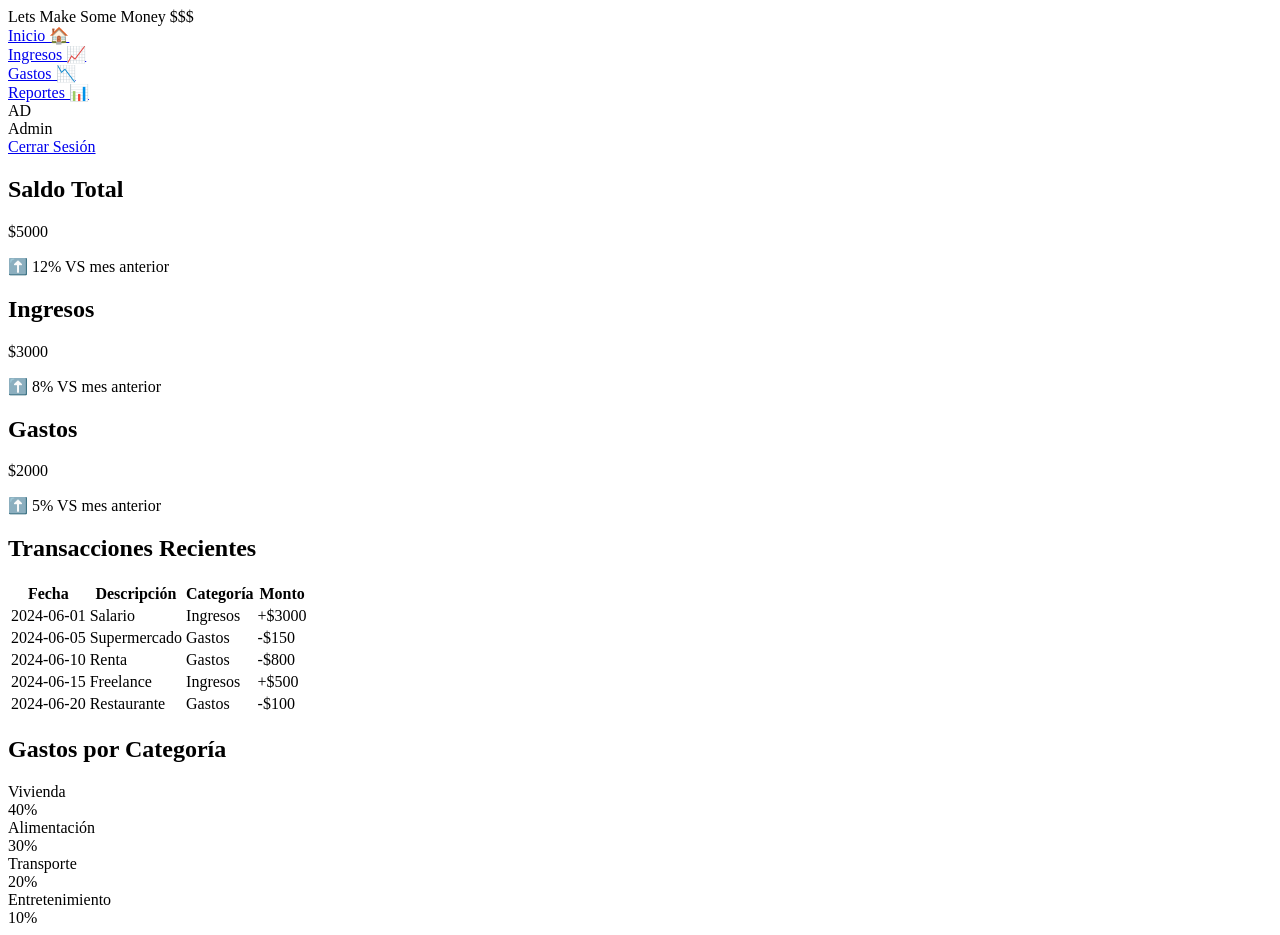
==== Punto3/Index.html @ b9834564 "Punto 3 Index estructura creado" ====
<!DOCTYPE html>
<html lang="en">
<head>
    <meta charset="UTF-8">
    <meta name="viewport" content="width=device-width, initial-scale=1.0">
    <link rel="stylesheet" href="indexstyle.css">
    <title>The Money App</title>
</head>
<body>
    <header></header>
    <main>
        <aside>
            <div id="Aside-Header">Lets Make Some Money <span>$$$</span></div>
            </div>
            <div id="Aside-Body">
                <div class="Aside-Option"><a href="#">Inicio 🏠</a></div>
                <div class="Aside-Option"><a href="#">Ingresos 📈</a></div>
                <div class="Aside-Option"><a href="#">Gastos 📉</a></div>
                <div class="Aside-Option"><a href="#">Reportes 📊</a></div>
            </div>
            <div id="Account-Info">
                <div class="Account Foto"> AD </div>
                <div class="Account Nombre">Admin</div>
                <div class="Back-To-Login"><a href="Login.html">Cerrar Sesión</a></div>
            </div>
        </aside>
        <section id="Information-Section">
            <div id="Information-Header">

            </div>
            <div id="Information-Body">
                <div class="Cards">
                    <div class="Saldo-Total">
                        <h2>Saldo Total</h2>
                        <p>$5000</p>
                        <p class="Verde">⬆️ 12%  <span>VS mes anterior</span></p>

                    </div>
                    <div class="Ingresos">
                        <h2>Ingresos</h2>
                        <p>$3000</p>
                        <p class="Verde"> ⬆️ 8%  <span>VS mes anterior</span></p>
                    </div>
                    <div class="Gastos">
                        <h2>Gastos</h2>
                        <p>$2000</p>
                        <p class="Rojo">⬆️ 5%  <span>VS mes anterior</span></p>
                    </div>

                </div>
                <div id="Information">
                    <div id="Transacciones">
                          <h1>Transacciones Recientes</h1>
                          <table>
                              <tr>
                                  <th>Fecha</th>
                                  <th>Descripción</th>
                                  <th>Categoría</th>
                                  <th>Monto</th>
                              </tr>
                              <tr>
                                  <td>2024-06-01</td>
                                  <td>Salario</td>
                                  <td>Ingresos</td>
                                  <td class="Verde">+$3000</td>
                              </tr>
                              <tr>
                                  <td>2024-06-05</td>
                                  <td>Supermercado</td>
                                  <td>Gastos</td>
                                  <td class="Rojo">-$150</td>
                              </tr>
                              <tr>
                                  <td>2024-06-10</td>
                                  <td>Renta</td>
                                  <td>Gastos</td>
                                  <td class="Rojo">-$800</td>
                              </tr>
                              <tr>
                                  <td>2024-06-15</td>
                                  <td>Freelance</td>
                                  <td>Ingresos</td>
                                  <td class="Verde">+$500</td>
                              </tr>
                              <tr>
                                  <td>2024-06-20</td>
                                  <td>Restaurante</td>
                                  <td>Gastos</td>
                                  <td class="Rojo">-$100</td>
                                </tr>
                            </table>
                    
                    </div>   
                    <div id="Gastos por Categoria"> 
                        <h1>Gastos por Categoría</h1>
                        <div class="Gasto">
                            <div class="Gasto-Info">
                            <div class="Circulo" style="background-color: red;"></div>
                            Vivienda
                            </div>
                            <div class="Porcentaje">
                                40%
                                <div class="Barra-Fondo" style="width: 40%; background-color: red;"></div>
                            </div>
                        </div>
                        <div class="Gasto">
                            <div class="Gasto-Info">
                            <div class="Circulo" style="background-color: orange;"></div>
                            Alimentación
                            </div>
                            <div class="Porcentaje">
                                30%
                                <div class="Barra-Fondo" style="width: 30%; background-color: orange;"></div>
                            </div>
                        </div>
                        <div class="Gasto">
                            <div class="Gasto-Info">
                            <div class="Circulo" style="background-color: yellow;"></div>
                            Transporte
                            </div>
                            <div class="Porcentaje">
                                20%
                                <div class="Barra-Fondo" style="width: 20%; background-color: yellow;"></div>
                            </div>
                        </div>
                        <div class="Gasto">
                            <div class="Gasto-Info">
                            <div class="Circulo" style="background-color: green;"></div>
                            Entretenimiento
                            </div>
                            <div class="Porcentaje">
                                10%
                                <div class="Barra-Fondo" style="width: 10%; background-color: green;"></div>
                            </div>
                        </div>
                    </div>

                </div>
            </div>
            
        </section>
    </main>
</body>
</html>
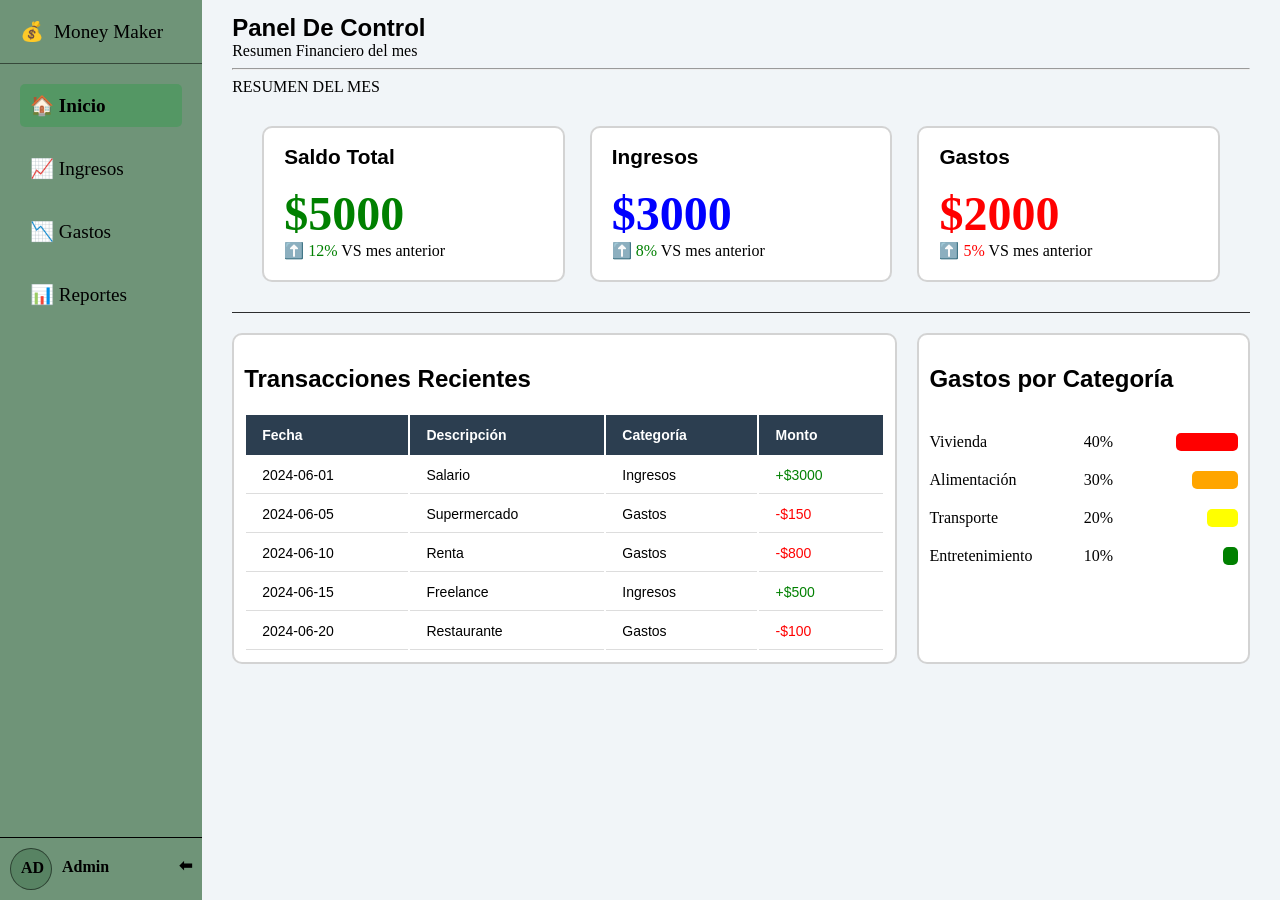
==== commit 02872fdf: "Punto 3 Terminando , Pendiente espera sobre añadir seccion de ingresos" ====
--- a/Punto3/Index.html
+++ b/Punto3/Index.html
@@ -7,48 +7,50 @@
     <title>The Money App</title>
 </head>
 <body>
-    <header></header>
     <main>
         <aside>
-            <div id="Aside-Header">Lets Make Some Money <span>$$$</span></div>
+            <div id="Aside-Header"> <span>💰</span> Money Maker</div>
             </div>
             <div id="Aside-Body">
-                <div class="Aside-Option"><a href="#">Inicio 🏠</a></div>
-                <div class="Aside-Option"><a href="#">Ingresos 📈</a></div>
-                <div class="Aside-Option"><a href="#">Gastos 📉</a></div>
-                <div class="Aside-Option"><a href="#">Reportes 📊</a></div>
+                <div class="Aside-Option Activo"><a href="#">🏠 Inicio</a></div>
+                <div class="Aside-Option"><a href="#">📈 Ingresos</a></div>
+                <div class="Aside-Option"><a href="#">📉 Gastos</a></div>
+                <div class="Aside-Option"><a href="#">📊 Reportes</a></div>
             </div>
             <div id="Account-Info">
                 <div class="Account Foto"> AD </div>
                 <div class="Account Nombre">Admin</div>
-                <div class="Back-To-Login"><a href="Login.html">Cerrar Sesión</a></div>
+                <a class="Back-To-Login"href="Login.html">⬅</a>
             </div>
         </aside>
         <section id="Information-Section">
             <div id="Information-Header">
-
+                <h1>Panel De Control</h1>
+                <p>Resumen Financiero del mes</p>
+                <hr>
+                <p class="Titulo">RESUMEN DEL MES</p>
             </div>
             <div id="Information-Body">
                 <div class="Cards">
-                    <div class="Saldo-Total">
+                    <div class="Saldo-Total Carta">
                         <h2>Saldo Total</h2>
-                        <p>$5000</p>
-                        <p class="Verde">⬆️ 12%  <span>VS mes anterior</span></p>
+                        <p class="Monto Verde">$5000</p>
+                        <span class="Verde">⬆️ 12% </span> <span>VS mes anterior</span>
 
                     </div>
-                    <div class="Ingresos">
+                    <div class="Ingresos Carta">
                         <h2>Ingresos</h2>
-                        <p>$3000</p>
-                        <p class="Verde"> ⬆️ 8%  <span>VS mes anterior</span></p>
+                        <p class="Monto Azul">$3000</p>
+                        <span class="Verde"> ⬆️ 8% </span> <span>VS mes anterior</span>
                     </div>
-                    <div class="Gastos">
+                    <div class="Gastos Carta">
                         <h2>Gastos</h2>
-                        <p>$2000</p>
-                        <p class="Rojo">⬆️ 5%  <span>VS mes anterior</span></p>
+                        <p class="Monto Rojo">$2000</p>
+                        <span class="Rojo">⬆️ 5% </span><span>VS mes anterior</span>
                     </div>
 
                 </div>
-                <div id="Information">
+                <div id="Dates">
                     <div id="Transacciones">
                           <h1>Transacciones Recientes</h1>
                           <table>
@@ -91,12 +93,12 @@
                             </table>
                     
                     </div>   
-                    <div id="Gastos por Categoria"> 
+                    <div id="Gastos-Por-Categoria"> 
                         <h1>Gastos por Categoría</h1>
                         <div class="Gasto">
                             <div class="Gasto-Info">
-                            <div class="Circulo" style="background-color: red;"></div>
-                            Vivienda
+                                <div class="Circulo" style="background-color: red;"></div>
+                                Vivienda
                             </div>
                             <div class="Porcentaje">
                                 40%
@@ -115,8 +117,8 @@
                         </div>
                         <div class="Gasto">
                             <div class="Gasto-Info">
-                            <div class="Circulo" style="background-color: yellow;"></div>
-                            Transporte
+                                <div class="Circulo" style="background-color: yellow;"></div>
+                                Transporte
                             </div>
                             <div class="Porcentaje">
                                 20%
--- a/Punto3/indexstyle.css
+++ b/Punto3/indexstyle.css
@@ -0,0 +1,268 @@
+body {
+    height: 100vh;
+    width: 100vw;
+    padding: 0;
+    margin: 0;
+    gap: 0;
+}
+
+main {
+    display: grid;
+    grid-template-columns: 1fr 6fr;
+    grid-template-rows: 1fr;
+    box-sizing: border-box;
+    height: 100vh;
+}
+
+
+aside {
+    background-color: rgba(46, 100, 59, 0.686);
+    padding-left: 0;
+    padding-right: 0;
+    grid-column: 1/2;
+    display: flex;
+    flex-direction: column;
+}
+
+#Aside-Header {
+    font-family: fantasy;
+    font-size: 1.2rem;
+    color: #000000;
+    display: flex;
+    justify-content: start;
+    align-items: center;
+    gap: 10px;
+    border: #00000083 solid 1px;
+    border-top: none;
+    border-left: none;
+    border-right: none;
+    padding-bottom: 20px;
+    padding-left: 20px;
+    padding-top: 20px;
+}
+
+#Aside-Body {
+    display: flex;
+    flex-direction: column;
+    gap: 20px;
+    padding: 20px;
+}
+
+
+.Aside-Option a {
+    text-decoration: none;
+    color: rgb(0, 0, 0);
+    font-size: 1.2rem;
+}
+
+.Aside-Option {
+    background-color: transparent;
+    border-radius: 5px;
+    padding: 10px;
+}
+
+.Aside-Option:hover {
+    background-color: rgba(46, 100, 59, 0.342);
+
+}
+
+.Activo {
+    font-weight: bolder;
+    background-color: rgba(70, 153, 89, 0.638);
+    border-radius: 5px;
+    padding: 10px;
+
+}
+
+#Account-Info {
+    border: 1px solid black;
+    border-left: none;
+    border-right: none;
+    border-bottom: none;
+    display: flex;
+    padding: 10px;
+    gap: 10px;
+    font-weight: bolder;
+    margin-top: auto;
+}
+
+.Foto{
+    width: 20px;
+    border-radius: 50%;
+    aspect-ratio: 1/1;
+    background-color: rgba(46, 100, 59, 0.342);
+    padding: 10px;
+    border: #00000083 solid 1px;
+    font-weight: bolder;
+}
+
+.Nombre {
+    margin-top: 10px;
+}
+
+.Back-To-Login {
+    margin-top: 8px;
+    font-size: 1rem;
+    margin-left: 60px;
+    text-decoration: none;
+    color: rgb(0, 0, 0);
+}
+
+
+section {
+    background-color:rgb(241, 245, 248);
+    padding: 20px;
+    grid-column: 2/3;
+}
+
+.Cards {
+    display: grid;
+    grid-template-columns: 1fr 1fr 1fr;
+    padding: 30px;
+    gap: 25px;
+    border: #000000d0 solid 1px;
+    border-top:none;
+    border-left: none;
+    border-right: none;
+}
+
+.Carta {
+    border: #7070704f solid 2px;
+    background-color: white;
+    border-radius: 10px;
+    padding: 20px;
+    padding-top: 0px;
+    transition: box-shadow 0.3s;
+}
+
+.Saldo-Total:hover{
+    box-shadow: 0 5px 10px 0 #008000;
+}
+
+.Ingresos:hover{
+    box-shadow: 0 5px 10px 0 #0000ff;
+}
+
+.Gastos:hover{
+    box-shadow: 0 5px 10px 0 #ff0000;
+}
+
+.Carta h2 {
+    font-family: 'Franklin Gothic Medium', 'Arial Narrow', Arial, sans-serif;
+    font-size: 1.3rem;
+}
+
+.Carta .Monto {
+    font-size: 3rem;
+    font-weight: bolder;
+    margin: 0;
+}
+
+.Azul {
+    color: #0000ff;
+}
+
+.Rojo {
+    color: #ff0000;
+}
+.Verde {
+    color: #008000;
+}
+#Information-Section {
+    display: flex;
+    flex-direction: column;
+    padding: 30px;
+    padding-top: 0;
+}
+
+#Information-Header h1 {
+    font-family: 'Franklin Gothic Medium', 'Arial Narrow', Arial, sans-serif;
+    font-size: 1.5rem;
+    margin-bottom: 0;
+    margin-top: 1.35%;
+}
+
+#Information-Header p {
+    font-size: 1rem;
+    margin-top: 0;
+    margin-bottom:0;
+}
+
+#Information-Body {
+    display: flex;
+    flex-direction: column;
+    gap: 20px;
+}
+
+#Dates {
+    display:grid;
+    grid-template-columns: 2fr 1fr;
+    gap:20px;
+}
+
+
+#Transacciones{
+    border: solid #7070704f 2px;
+    padding: 10px;
+    background-color: white;
+    border-radius: 10px;
+}
+
+#Gastos-Por-Categoria{
+    border: solid #7070704f 2px;
+    padding: 10px;
+    background-color: white;
+    border-radius: 10px;
+    display: flex;
+    flex-direction: column;
+    gap: 20px;
+}
+
+#Dates h1 {
+    font-family: 'Franklin Gothic Medium', 'Arial Narrow', Arial, sans-serif;
+    font-size: 1.5rem;
+}
+
+.Gasto{
+    display: flex;
+    flex-direction: row;
+    justify-content: space-between;
+}
+
+.Porcentaje{
+    display: flex;
+    flex-direction: row;
+    margin-left: auto;
+    width: 50%;
+}
+
+.Barra-Fondo{
+   margin-left: auto;
+   border-radius: 5px;
+}
+
+
+table {
+  width: 100%;
+  font-family: Arial, sans-serif;
+  font-size: 14px;
+}
+
+
+th {
+  background-color: #2c3e50;
+  color: white;
+  padding: 12px 16px;
+  text-align: left;
+}
+
+
+td {
+  padding: 10px 16px;
+  border-bottom: 1px solid #ddd;
+}
+
+
+tr:hover {
+  background-color: #f1f1f1;
+}
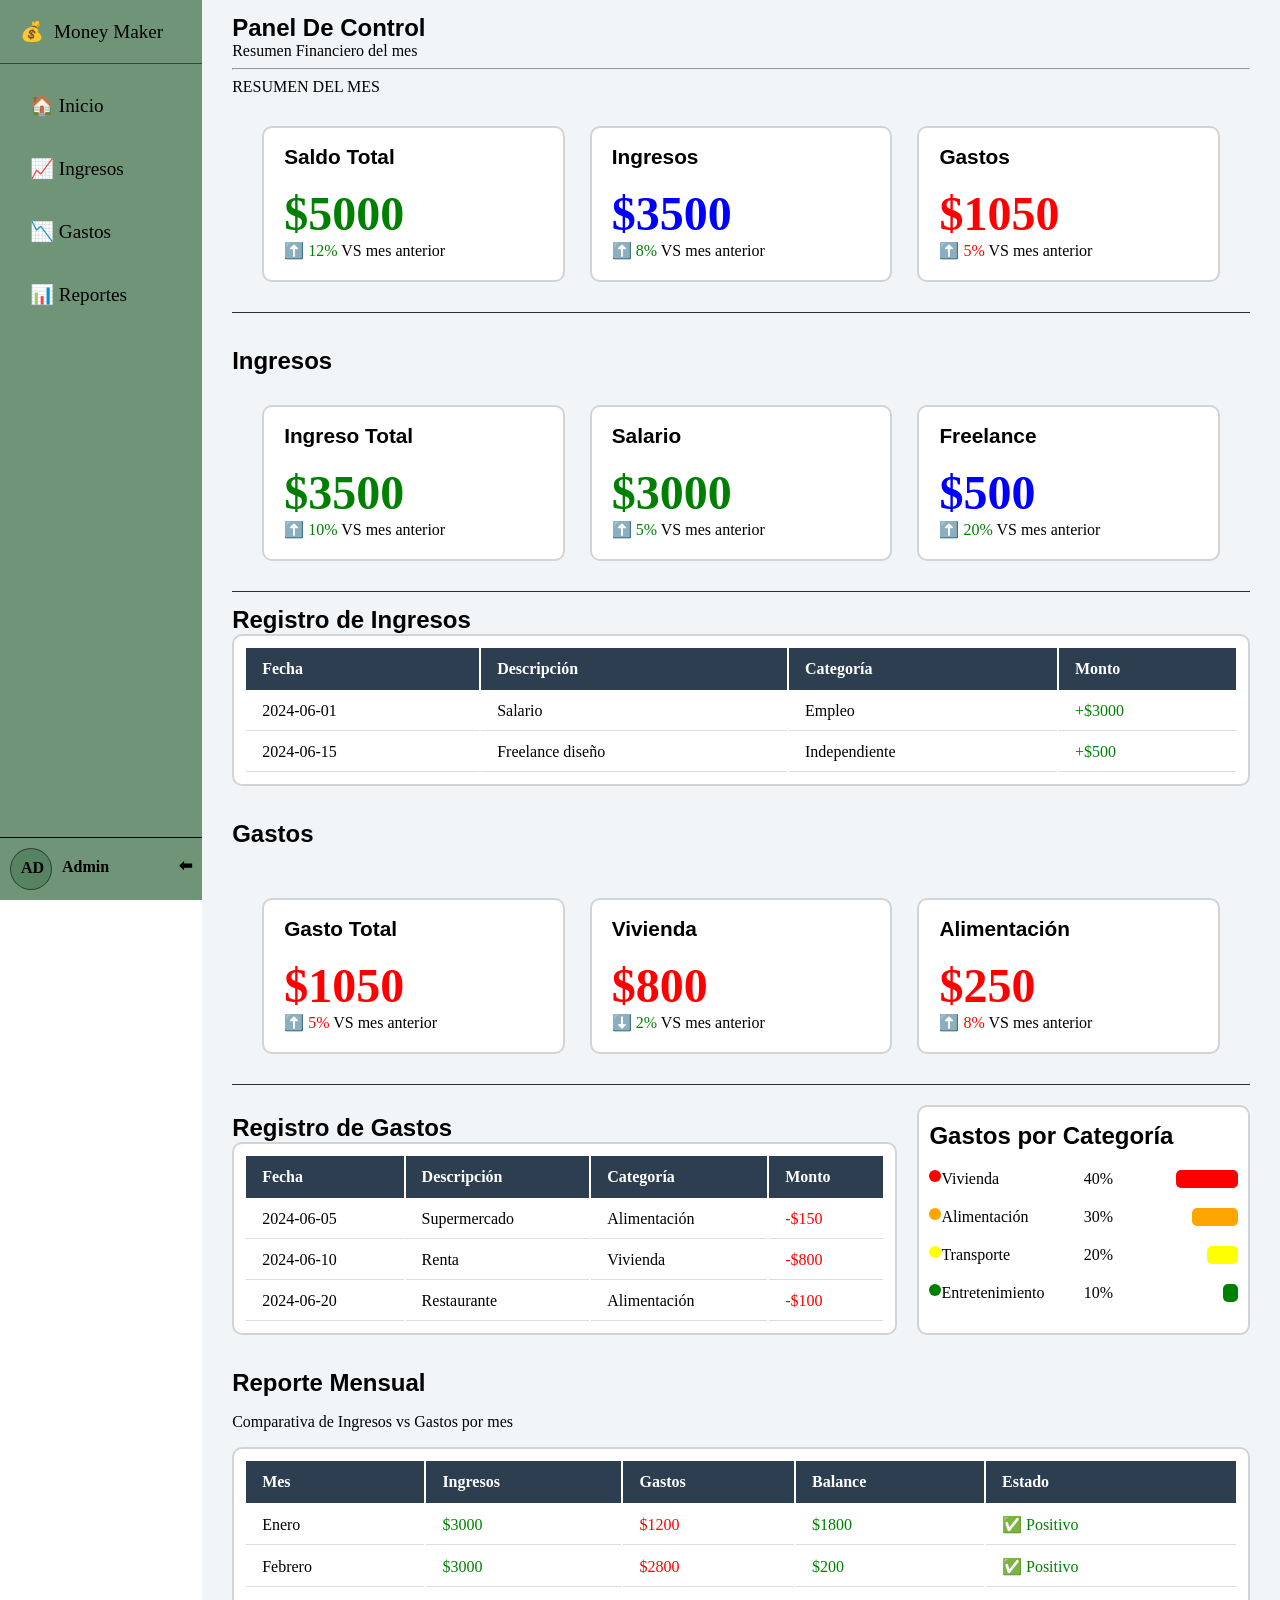
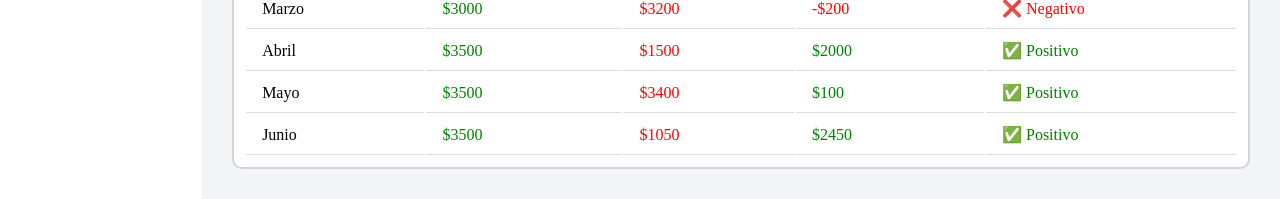
==== commit d2fe2196: "Punto 3 Terminado" ====
--- a/Punto3/Index.html
+++ b/Punto3/Index.html
@@ -9,20 +9,30 @@
 <body>
     <main>
         <aside>
-            <div id="Aside-Header"> <span>💰</span> Money Maker</div>
+            <div id="Aside-Header">
+                <span>💰</span> Money Maker
             </div>
             <div id="Aside-Body">
-                <div class="Aside-Option Activo"><a href="#">🏠 Inicio</a></div>
-                <div class="Aside-Option"><a href="#">📈 Ingresos</a></div>
-                <div class="Aside-Option"><a href="#">📉 Gastos</a></div>
-                <div class="Aside-Option"><a href="#">📊 Reportes</a></div>
+                <div class="Aside-Option Activo">
+                    <a href="#Tarjetas">🏠 Inicio</a>
+                </div>
+                <div class="Aside-Option">
+                    <a href="#ingresos">📈 Ingresos</a>
+                </div>
+                <div class="Aside-Option">
+                    <a href="#Gastos">📉 Gastos</a>
+                </div>
+                <div class="Aside-Option">
+                    <a href="#Dates">📊 Reportes</a>
+                </div>
             </div>
             <div id="Account-Info">
-                <div class="Account Foto"> AD </div>
+                <div class="Account Foto">AD</div>
                 <div class="Account Nombre">Admin</div>
-                <a class="Back-To-Login"href="Login.html">⬅</a>
+                <a class="Back-To-Login" href="Login.html">⬅</a>
             </div>
         </aside>
+
         <section id="Information-Section">
             <div id="Information-Header">
                 <h1>Panel De Control</h1>
@@ -30,116 +40,229 @@
                 <hr>
                 <p class="Titulo">RESUMEN DEL MES</p>
             </div>
+
             <div id="Information-Body">
-                <div class="Cards">
+                <div class="Cards" id="Tarjetas">
                     <div class="Saldo-Total Carta">
                         <h2>Saldo Total</h2>
                         <p class="Monto Verde">$5000</p>
-                        <span class="Verde">⬆️ 12% </span> <span>VS mes anterior</span>
-
+                        <span class="Verde">⬆️ 12%</span>
+                        <span>VS mes anterior</span>
                     </div>
                     <div class="Ingresos Carta">
                         <h2>Ingresos</h2>
-                        <p class="Monto Azul">$3000</p>
-                        <span class="Verde"> ⬆️ 8% </span> <span>VS mes anterior</span>
+                        <p class="Monto Azul">$3500</p>
+                        <span class="Verde">⬆️ 8%</span>
+                        <span>VS mes anterior</span>
                     </div>
                     <div class="Gastos Carta">
                         <h2>Gastos</h2>
-                        <p class="Monto Rojo">$2000</p>
-                        <span class="Rojo">⬆️ 5% </span><span>VS mes anterior</span>
-                    </div>
-
-                </div>
+                        <p class="Monto Rojo">$1050</p>
+                        <span class="Rojo">⬆️ 5%</span>
+                        <span>VS mes anterior</span>
+                    </div>
+                </div>
+                <div id="ingresos">
+                    <h1>Ingresos</h1>
+                    <div class="Cards">
+                        <div class="Carta">
+                            <h2>Ingreso Total</h2>
+                            <p class="Monto Verde">$3500</p>
+                            <span class="Verde">⬆️ 10%</span>
+                            <span>VS mes anterior</span>
+                        </div>
+                        <div class="Carta">
+                            <h2>Salario</h2>
+                            <p class="Monto Verde">$3000</p>
+                            <span class="Verde">⬆️ 5%</span>
+                            <span>VS mes anterior</span>
+                        </div>
+                        <div class="Carta">
+                            <h2>Freelance</h2>
+                            <p class="Monto Azul">$500</p>
+                            <span class="Verde">⬆️ 20%</span>
+                            <span>VS mes anterior</span>
+                        </div>
+                    </div>
+                    <div id="Tabla-Ingresos">
+                        <h1>Registro de Ingresos</h1>
+                        <table>
+                            <tr>
+                                <th>Fecha</th>
+                                <th>Descripción</th>
+                                <th>Categoría</th>
+                                <th>Monto</th>
+                            </tr>
+                            <tr>
+                                <td>2024-06-01</td>
+                                <td>Salario</td>
+                                <td>Empleo</td>
+                                <td class="Verde">+$3000</td>
+                            </tr>
+                            <tr>
+                                <td>2024-06-15</td>
+                                <td>Freelance diseño</td>
+                                <td>Independiente</td>
+                                <td class="Verde">+$500</td>
+                            </tr>
+                        </table>
+                    </div>
+                </div>
+                <div id="Gastos">
+                    <h1>Gastos</h1>
+                    <div class="Cards">
+                        <div class="Carta">
+                            <h2>Gasto Total</h2>
+                            <p class="Monto Rojo">$1050</p>
+                            <span class="Rojo">⬆️ 5%</span>
+                            <span>VS mes anterior</span>
+                        </div>
+                        <div class="Carta">
+                            <h2>Vivienda</h2>
+                            <p class="Monto Rojo">$800</p>
+                            <span class="Verde">⬇️ 2%</span>
+                            <span>VS mes anterior</span>
+                        </div>
+                        <div class="Carta">
+                            <h2>Alimentación</h2>
+                            <p class="Monto Rojo">$250</p>
+                            <span class="Rojo">⬆️ 8%</span>
+                            <span>VS mes anterior</span>
+                        </div>
+                    </div>
+                    <div id="Detalle-Gastos">
+                        <div id="Tabla-Gastos">
+                            <h1>Registro de Gastos</h1>
+                            <table>
+                                <tr>
+                                    <th>Fecha</th>
+                                    <th>Descripción</th>
+                                    <th>Categoría</th>
+                                    <th>Monto</th>
+                                </tr>
+                                <tr>
+                                    <td>2024-06-05</td>
+                                    <td>Supermercado</td>
+                                    <td>Alimentación</td>
+                                    <td class="Rojo">-$150</td>
+                                </tr>
+                                <tr>
+                                    <td>2024-06-10</td>
+                                    <td>Renta</td>
+                                    <td>Vivienda</td>
+                                    <td class="Rojo">-$800</td>
+                                </tr>
+                                <tr>
+                                    <td>2024-06-20</td>
+                                    <td>Restaurante</td>
+                                    <td>Alimentación</td>
+                                    <td class="Rojo">-$100</td>
+                                </tr>
+                            </table>
+                        </div>
+
+                        <div id="Gastos-Por-Categoria">
+                            <h1>Gastos por Categoría</h1>
+                            <div class="Gasto">
+                                <div class="Gasto-Info">
+                                    <div class="Circulo" style="background-color: red;"></div>
+                                    Vivienda
+                                </div>
+                                <div class="Porcentaje">
+                                    40%
+                                    <div class="Barra-Fondo" style="width: 40%; background-color: red;"></div>
+                                </div>
+                            </div>
+                            <div class="Gasto">
+                                <div class="Gasto-Info">
+                                    <div class="Circulo" style="background-color: orange;"></div>
+                                    Alimentación
+                                </div>
+                                <div class="Porcentaje">
+                                    30%
+                                    <div class="Barra-Fondo" style="width: 30%; background-color: orange;"></div>
+                                </div>
+                            </div>
+                            <div class="Gasto">
+                                <div class="Gasto-Info">
+                                    <div class="Circulo" style="background-color: yellow;"></div>
+                                    Transporte
+                                </div>
+                                <div class="Porcentaje">
+                                    20%
+                                    <div class="Barra-Fondo" style="width: 20%; background-color: yellow;"></div>
+                                </div>
+                            </div>
+                            <div class="Gasto">
+                                <div class="Gasto-Info">
+                                    <div class="Circulo" style="background-color: green;"></div>
+                                    Entretenimiento
+                                </div>
+                                <div class="Porcentaje">
+                                    10%
+                                    <div class="Barra-Fondo" style="width: 10%; background-color: green;"></div>
+                                </div>
+                            </div>
+                        </div>
+                    </div>
+                </div>
+
                 <div id="Dates">
-                    <div id="Transacciones">
-                          <h1>Transacciones Recientes</h1>
-                          <table>
-                              <tr>
-                                  <th>Fecha</th>
-                                  <th>Descripción</th>
-                                  <th>Categoría</th>
-                                  <th>Monto</th>
-                              </tr>
-                              <tr>
-                                  <td>2024-06-01</td>
-                                  <td>Salario</td>
-                                  <td>Ingresos</td>
-                                  <td class="Verde">+$3000</td>
-                              </tr>
-                              <tr>
-                                  <td>2024-06-05</td>
-                                  <td>Supermercado</td>
-                                  <td>Gastos</td>
-                                  <td class="Rojo">-$150</td>
-                              </tr>
-                              <tr>
-                                  <td>2024-06-10</td>
-                                  <td>Renta</td>
-                                  <td>Gastos</td>
-                                  <td class="Rojo">-$800</td>
-                              </tr>
-                              <tr>
-                                  <td>2024-06-15</td>
-                                  <td>Freelance</td>
-                                  <td>Ingresos</td>
-                                  <td class="Verde">+$500</td>
-                              </tr>
-                              <tr>
-                                  <td>2024-06-20</td>
-                                  <td>Restaurante</td>
-                                  <td>Gastos</td>
-                                  <td class="Rojo">-$100</td>
-                                </tr>
-                            </table>
-                    
-                    </div>   
-                    <div id="Gastos-Por-Categoria"> 
-                        <h1>Gastos por Categoría</h1>
-                        <div class="Gasto">
-                            <div class="Gasto-Info">
-                                <div class="Circulo" style="background-color: red;"></div>
-                                Vivienda
-                            </div>
-                            <div class="Porcentaje">
-                                40%
-                                <div class="Barra-Fondo" style="width: 40%; background-color: red;"></div>
-                            </div>
-                        </div>
-                        <div class="Gasto">
-                            <div class="Gasto-Info">
-                            <div class="Circulo" style="background-color: orange;"></div>
-                            Alimentación
-                            </div>
-                            <div class="Porcentaje">
-                                30%
-                                <div class="Barra-Fondo" style="width: 30%; background-color: orange;"></div>
-                            </div>
-                        </div>
-                        <div class="Gasto">
-                            <div class="Gasto-Info">
-                                <div class="Circulo" style="background-color: yellow;"></div>
-                                Transporte
-                            </div>
-                            <div class="Porcentaje">
-                                20%
-                                <div class="Barra-Fondo" style="width: 20%; background-color: yellow;"></div>
-                            </div>
-                        </div>
-                        <div class="Gasto">
-                            <div class="Gasto-Info">
-                            <div class="Circulo" style="background-color: green;"></div>
-                            Entretenimiento
-                            </div>
-                            <div class="Porcentaje">
-                                10%
-                                <div class="Barra-Fondo" style="width: 10%; background-color: green;"></div>
-                            </div>
-                        </div>
-                    </div>
-
-                </div>
-            </div>
-            
+                        <h1>Reporte Mensual</h1>
+                        <p>Comparativa de Ingresos vs Gastos por mes</p>
+                        <table id="Tabla-Reporte">
+                            <tr>
+                                <th>Mes</th>
+                                <th>Ingresos</th>
+                                <th>Gastos</th>
+                                <th>Balance</th>
+                                <th>Estado</th>
+                            </tr>
+                            <tr>
+                                <td>Enero</td>
+                                <td class="Verde">$3000</td>
+                                <td class="Rojo">$1200</td>
+                                <td class="Verde">$1800</td>
+                                <td class="Verde">✅ Positivo</td>
+                            </tr>
+                            <tr>
+                                <td>Febrero</td>
+                                <td class="Verde">$3000</td>
+                                <td class="Rojo">$2800</td>
+                                <td class="Verde">$200</td>
+                                <td class="Verde">✅ Positivo</td>
+                            </tr>
+                            <tr>
+                                <td>Marzo</td>
+                                <td class="Verde">$3000</td>
+                                <td class="Rojo">$3200</td>
+                                <td class="Rojo">-$200</td>
+                                <td class="Rojo">❌ Negativo</td>
+                            </tr>
+                            <tr>
+                                <td>Abril</td>
+                                <td class="Verde">$3500</td>
+                                <td class="Rojo">$1500</td>
+                                <td class="Verde">$2000</td>
+                                <td class="Verde">✅ Positivo</td>
+                            </tr>
+                            <tr>
+                                <td>Mayo</td>
+                                <td class="Verde">$3500</td>
+                                <td class="Rojo">$3400</td>
+                                <td class="Verde">$100</td>
+                                <td class="Verde">✅ Positivo</td>
+                            </tr>
+                            <tr>
+                                <td>Junio</td>
+                                <td class="Verde">$3500</td>
+                                <td class="Rojo">$1050</td>
+                                <td class="Verde">$2450</td>
+                                <td class="Verde">✅ Positivo</td>
+                            </tr>
+                        </table>
+                </div>
+            </div>
         </section>
     </main>
 </body>
--- a/Punto3/indexstyle.css
+++ b/Punto3/indexstyle.css
@@ -1,6 +1,4 @@
 body {
-    height: 100vh;
-    width: 100vw;
     padding: 0;
     margin: 0;
     gap: 0;
@@ -9,9 +7,7 @@
 main {
     display: grid;
     grid-template-columns: 1fr 6fr;
-    grid-template-rows: 1fr;
     box-sizing: border-box;
-    height: 100vh;
 }
 
 
@@ -22,6 +18,9 @@
     grid-column: 1/2;
     display: flex;
     flex-direction: column;
+    position: sticky;
+    top : 0;
+    height: 100vh;
 }
 
 #Aside-Header {
@@ -66,13 +65,6 @@
 
 }
 
-.Activo {
-    font-weight: bolder;
-    background-color: rgba(70, 153, 89, 0.638);
-    border-radius: 5px;
-    padding: 10px;
-
-}
 
 #Account-Info {
     border: 1px solid black;
@@ -175,7 +167,7 @@
     padding-top: 0;
 }
 
-#Information-Header h1 {
+h1 {
     font-family: 'Franklin Gothic Medium', 'Arial Narrow', Arial, sans-serif;
     font-size: 1.5rem;
     margin-bottom: 0;
@@ -194,18 +186,25 @@
     gap: 20px;
 }
 
-#Dates {
+#Detalle-Gastos {
     display:grid;
     grid-template-columns: 2fr 1fr;
     gap:20px;
-}
-
-
-#Transacciones{
+
+}
+
+#Gastos{
+    display: flex;
+    flex-direction: column;
+    gap: 20px;
+}
+
+table{
     border: solid #7070704f 2px;
     padding: 10px;
     background-color: white;
     border-radius: 10px;
+    width: 100%;
 }
 
 #Gastos-Por-Categoria{
@@ -216,11 +215,6 @@
     display: flex;
     flex-direction: column;
     gap: 20px;
-}
-
-#Dates h1 {
-    font-family: 'Franklin Gothic Medium', 'Arial Narrow', Arial, sans-serif;
-    font-size: 1.5rem;
 }
 
 .Gasto{
@@ -239,13 +233,6 @@
 .Barra-Fondo{
    margin-left: auto;
    border-radius: 5px;
-}
-
-
-table {
-  width: 100%;
-  font-family: Arial, sans-serif;
-  font-size: 14px;
 }
 
 
@@ -265,4 +252,19 @@
 
 tr:hover {
   background-color: #f1f1f1;
+}
+
+html {
+    scroll-behavior: smooth;
+}
+
+.Circulo {
+    width: 12px;
+    height: 12px;
+    border-radius: 50%;
+    flex-shrink: 0;
+}
+
+.Gasto-Info{
+    display: flex;
 }
